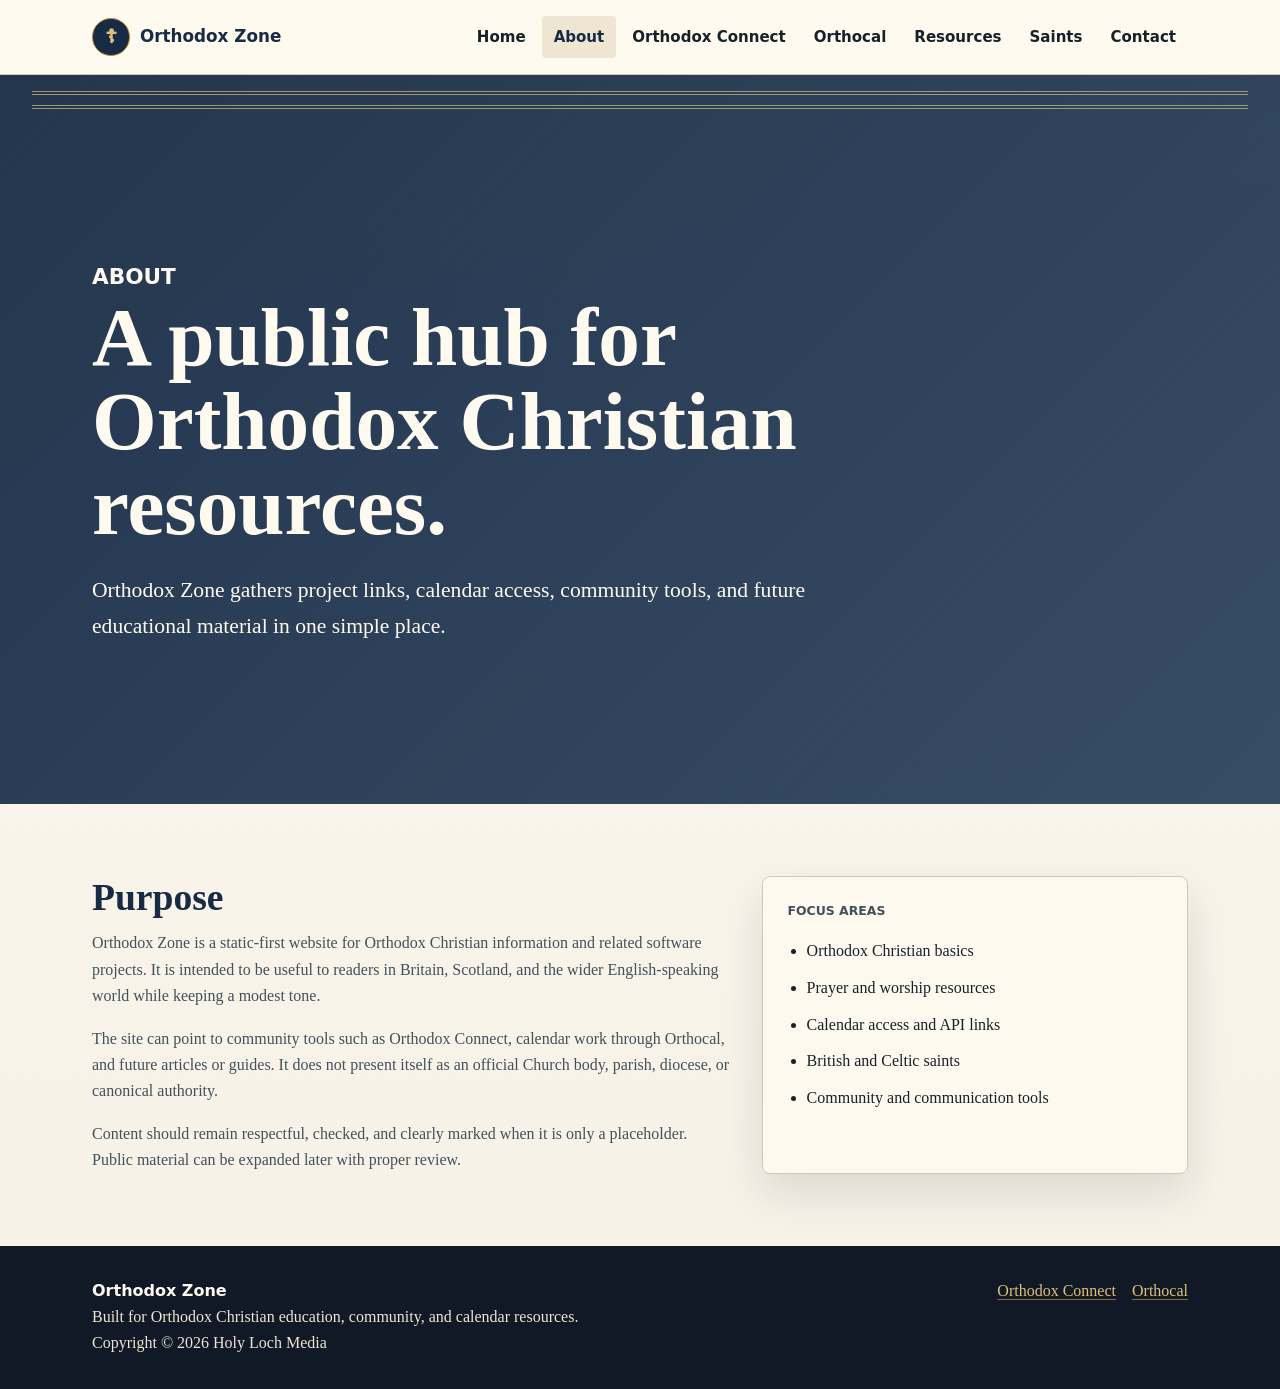
==== about.html @ 95972494 "initial import" ====
<!-- Orthodox Zone - Developed by dgm (dgm@tuta.com) -->
<!-- orthodox.zone-web/about.html -->
<!doctype html>
<html lang="en-GB">
<head>
	<meta charset="utf-8">
	<meta name="viewport" content="width=device-width, initial-scale=1">
	<meta name="description" content="About Orthodox Zone, a public Orthodox Christian hub for resources, community tools, calendar access, and educational material.">
	<meta property="og:title" content="About Orthodox Zone">
	<meta property="og:description" content="A public Orthodox Christian hub for resources, community tools, calendar access, and educational material.">
	<meta property="og:type" content="website">
	<meta property="og:url" content="https://orthodox.zone/about.html">
	<meta property="og:site_name" content="Orthodox Zone">
	<title>About - Orthodox Zone</title>
	<link rel="stylesheet" href="assets/css/style.css">
	<script src="assets/js/main.js" defer></script>
</head>
<body>
	<header class="site-header">
		<div class="nav-wrap">
			<a class="brand" href="index.html" aria-label="Orthodox Zone home">
				<span class="brand-mark" aria-hidden="true">☦</span>
				<span>Orthodox Zone</span>
			</a>
			<button class="nav-toggle" type="button" aria-expanded="false" aria-controls="primary-nav">Menu</button>
			<nav class="site-nav" id="primary-nav" aria-label="Primary navigation" data-open="false">
				<ul>
					<li><a href="index.html">Home</a></li>
					<li><a href="about.html" aria-current="page">About</a></li>
					<li><a href="connect.html">Orthodox Connect</a></li>
					<li><a href="orthocal.html">Orthocal</a></li>
					<li><a href="resources.html">Resources</a></li>
					<li><a href="saints.html">Saints</a></li>
					<li><a href="contact.html">Contact</a></li>
				</ul>
			</nav>
		</div>
	</header>

	<main>
		<header class="page-header">
			<div class="section">
				<p class="eyebrow">About</p>
				<h1>A public hub for Orthodox Christian resources.</h1>
				<p>Orthodox Zone gathers project links, calendar access, community tools, and future educational material in one simple place.</p>
			</div>
		</header>

		<section class="section split">
			<div class="copy">
				<h2>Purpose</h2>
				<p>Orthodox Zone is a static-first website for Orthodox Christian information and related software projects. It is intended to be useful to readers in Britain, Scotland, and the wider English-speaking world while keeping a modest tone.</p>
				<p>The site can point to community tools such as Orthodox Connect, calendar work through Orthocal, and future articles or guides. It does not present itself as an official Church body, parish, diocese, or canonical authority.</p>
				<p>Content should remain respectful, checked, and clearly marked when it is only a placeholder. Public material can be expanded later with proper review.</p>
			</div>
			<aside class="list-panel">
				<p class="badge">Focus areas</p>
				<ul>
					<li>Orthodox Christian basics</li>
					<li>Prayer and worship resources</li>
					<li>Calendar access and API links</li>
					<li>British and Celtic saints</li>
					<li>Community and communication tools</li>
				</ul>
			</aside>
		</section>
	</main>

	<footer class="site-footer">
		<div class="footer-inner">
			<div>
				<p class="footer-title">Orthodox Zone</p>
				<p>Built for Orthodox Christian education, community, and calendar resources.</p>
				<p>Copyright © 2026 Holy Loch Media</p>
			</div>
			<div class="footer-links" aria-label="Footer links">
				<a href="connect.html">Orthodox Connect</a>
				<a href="orthocal.html">Orthocal</a>
			</div>
		</div>
	</footer>
</body>
</html>
---- assets/css/style.css ----
/* Orthodox Zone - Developed by dgm (dgm@tuta.com) */
/* orthodox.zone-web/assets/css/style.css */

:root {
	--colour-ink: #172129;
	--colour-ink-soft: #42515b;
	--colour-bg: #f6f1e7;
	--colour-bg-deep: #111926;
	--colour-surface: #fffaf0;
	--colour-surface-muted: #eee5d2;
	--colour-navy: #172b45;
	--colour-navy-soft: #223a57;
	--colour-gold: #b98a32;
	--colour-gold-soft: #dec07b;
	--colour-green: #45624f;
	--colour-stone: #c9c1b4;
	--colour-border: #d4c8b4;
	--colour-alert: #7b2f35;
	--font-body: Georgia, "Times New Roman", serif;
	--font-ui: system-ui, -apple-system, BlinkMacSystemFont, "Segoe UI", sans-serif;
	--space-1: 0.35rem;
	--space-2: 0.65rem;
	--space-3: 1rem;
	--space-4: 1.5rem;
	--space-5: 2rem;
	--space-6: 3rem;
	--space-7: 4.5rem;
	--radius-sm: 4px;
	--radius-md: 8px;
	--shadow-soft: 0 18px 44px rgba(17, 25, 38, 0.12);
	--width-page: 1160px;
	--width-copy: 760px;
}

* {
	box-sizing: border-box;
}

html {
	background: var(--colour-bg);
	color: var(--colour-ink);
	font-size: 100%;
}

body {
	margin: 0;
	background:
		linear-gradient(180deg, rgba(255, 250, 240, 0.92), rgba(246, 241, 231, 0.98)),
		repeating-linear-gradient(90deg, rgba(185, 138, 50, 0.06) 0 1px, transparent 1px 18px);
	color: var(--colour-ink);
	font-family: var(--font-body);
	line-height: 1.65;
}

body.nav-open {
	overflow: hidden;
}

a {
	color: var(--colour-navy);
	text-decoration-color: rgba(185, 138, 50, 0.72);
	text-underline-offset: 0.18em;
}

a:hover {
	color: var(--colour-alert);
}

img {
	display: block;
	height: auto;
	max-width: 100%;
}

:focus-visible {
	outline: 3px solid var(--colour-gold);
	outline-offset: 3px;
}

.site-header {
	background: rgba(255, 250, 240, 0.96);
	border-bottom: 1px solid var(--colour-border);
	position: sticky;
	top: 0;
	z-index: 20;
}

.nav-wrap,
.section,
.footer-inner {
	margin: 0 auto;
	max-width: var(--width-page);
	padding-inline: clamp(1rem, 4vw, 2rem);
}

.nav-wrap {
	align-items: center;
	display: flex;
	gap: var(--space-4);
	justify-content: space-between;
	min-height: 74px;
}

.brand {
	align-items: center;
	color: var(--colour-navy);
	display: inline-flex;
	font-family: var(--font-ui);
	font-size: 1.05rem;
	font-weight: 800;
	gap: var(--space-2);
	letter-spacing: 0;
	text-decoration: none;
}

.brand-mark {
	align-items: center;
	background: var(--colour-navy);
	border: 1px solid var(--colour-gold);
	border-radius: 50%;
	color: var(--colour-gold-soft);
	display: inline-flex;
	font-family: var(--font-body);
	font-size: 1.2rem;
	height: 2.35rem;
	justify-content: center;
	line-height: 1;
	width: 2.35rem;
}

.nav-toggle {
	background: var(--colour-navy);
	border: 1px solid var(--colour-navy);
	border-radius: var(--radius-sm);
	color: var(--colour-surface);
	display: none;
	font: 700 0.92rem/1 var(--font-ui);
	padding: 0.75rem 0.9rem;
}

.site-nav ul {
	align-items: center;
	display: flex;
	gap: 0.25rem;
	list-style: none;
	margin: 0;
	padding: 0;
}

.site-nav a {
	border-radius: var(--radius-sm);
	color: var(--colour-ink);
	display: inline-block;
	font-family: var(--font-ui);
	font-size: 0.94rem;
	font-weight: 650;
	padding: 0.55rem 0.75rem;
	text-decoration: none;
}

.site-nav a:hover,
.site-nav a[aria-current="page"] {
	background: var(--colour-surface-muted);
	color: var(--colour-navy);
}

.hero {
	background:
		linear-gradient(135deg, rgba(23, 43, 69, 0.96), rgba(69, 98, 79, 0.82)),
		linear-gradient(45deg, transparent 48%, rgba(222, 192, 123, 0.2) 49% 51%, transparent 52%);
	color: var(--colour-surface);
	padding-block: clamp(3.5rem, 9vw, 7rem);
	position: relative;
}

.hero::before,
.page-header::before {
	border-block: 4px double rgba(222, 192, 123, 0.68);
	content: "";
	inset: 1rem clamp(1rem, 4vw, 2rem) auto;
	height: 10px;
	position: absolute;
}

.hero .section,
.page-header .section {
	position: relative;
}

.eyebrow,
.badge {
	color: var(--colour-gold);
	font-family: var(--font-ui);
	font-size: 0.78rem;
	font-weight: 800;
	letter-spacing: 0;
	text-transform: uppercase;
}

.hero h1,
.page-header h1 {
	font-size: clamp(2.3rem, 7vw, 5.2rem);
	line-height: 1.02;
	margin: 0;
	max-width: 880px;
}

.hero p,
.page-header p {
	font-size: clamp(1.1rem, 2vw, 1.35rem);
	margin: var(--space-4) 0 0;
	max-width: 720px;
}

.hero-actions {
	display: flex;
	flex-wrap: wrap;
	gap: var(--space-3);
	margin-top: var(--space-5);
}

.button {
	align-items: center;
	border: 1px solid currentColor;
	border-radius: var(--radius-sm);
	display: inline-flex;
	font-family: var(--font-ui);
	font-weight: 750;
	justify-content: center;
	min-height: 2.8rem;
	padding: 0.72rem 1rem;
	text-decoration: none;
}

.button-primary {
	background: var(--colour-gold);
	border-color: var(--colour-gold);
	color: #121820;
}

.button-secondary {
	background: rgba(255, 250, 240, 0.1);
	color: var(--colour-surface);
}

.section {
	padding-block: clamp(2.5rem, 6vw, 4.5rem);
}

.section-tight {
	padding-block: clamp(1.5rem, 4vw, 2.5rem);
}

.section-heading {
	margin-bottom: var(--space-5);
	max-width: var(--width-copy);
}

.section-heading h2,
.copy h2,
.card h2,
.card h3 {
	color: var(--colour-navy);
	line-height: 1.16;
	margin: 0 0 var(--space-2);
}

.section-heading h2,
.copy h2 {
	font-size: clamp(1.65rem, 3vw, 2.35rem);
}

.section-heading p,
.copy p,
.card p,
.list-panel p {
	color: var(--colour-ink-soft);
	margin: 0;
}

.grid {
	display: grid;
	gap: var(--space-4);
	grid-template-columns: repeat(auto-fit, minmax(min(100%, 250px), 1fr));
}

.card,
.list-panel,
.notice {
	background: rgba(255, 250, 240, 0.9);
	border: 1px solid var(--colour-border);
	border-radius: var(--radius-md);
	box-shadow: var(--shadow-soft);
	padding: var(--space-4);
}

.card {
	display: flex;
	flex-direction: column;
	gap: var(--space-3);
	min-height: 100%;
}

.card-link {
	color: inherit;
	text-decoration: none;
}

.card-link:hover {
	border-color: var(--colour-gold);
	color: inherit;
	transform: translateY(-2px);
}

.card-icon {
	align-items: center;
	background: var(--colour-navy);
	border-radius: 50%;
	color: var(--colour-gold-soft);
	display: inline-flex;
	font-family: var(--font-ui);
	font-size: 1.35rem;
	font-weight: 800;
	height: 2.7rem;
	justify-content: center;
	width: 2.7rem;
}

.meta {
	color: var(--colour-green);
	font-family: var(--font-ui);
	font-size: 0.88rem;
	font-weight: 700;
	margin-top: auto;
}

.split {
	display: grid;
	gap: var(--space-5);
	grid-template-columns: minmax(0, 1.2fr) minmax(260px, 0.8fr);
}

.copy {
	max-width: var(--width-copy);
}

.copy p + p,
.copy ul + p,
.copy p + ul {
	margin-top: var(--space-3);
}

.copy ul,
.list-panel ul {
	margin: var(--space-3) 0 0;
	padding-left: 1.2rem;
}

.copy li,
.list-panel li {
	margin-top: var(--space-2);
}

.page-header {
	background:
		linear-gradient(135deg, rgba(23, 43, 69, 0.95), rgba(34, 58, 87, 0.9)),
		repeating-linear-gradient(135deg, rgba(222, 192, 123, 0.12) 0 1px, transparent 1px 18px);
	color: var(--colour-surface);
	padding-block: clamp(3rem, 7vw, 5.5rem);
	position: relative;
}

.page-header h1,
.page-header p {
	color: var(--colour-surface);
}

.feature-band {
	background: var(--colour-navy);
	color: var(--colour-surface);
}

.feature-band h2,
.feature-band p {
	color: var(--colour-surface);
}

.feature-band .card {
	background: rgba(255, 250, 240, 0.08);
	border-color: rgba(222, 192, 123, 0.38);
	box-shadow: none;
}

.feature-band .card h3,
.feature-band .card p {
	color: var(--colour-surface);
}

.notice {
	border-left: 4px solid var(--colour-gold);
}

.site-footer {
	background: var(--colour-bg-deep);
	color: var(--colour-surface-muted);
}

.footer-inner {
	display: flex;
	flex-wrap: wrap;
	gap: var(--space-4);
	justify-content: space-between;
	padding-block: var(--space-5);
}

.footer-inner a {
	color: var(--colour-gold-soft);
}

.footer-title {
	color: var(--colour-surface);
	font-family: var(--font-ui);
	font-weight: 800;
	margin: 0 0 var(--space-2);
}

.footer-inner p {
	margin: 0;
	max-width: 560px;
}

.footer-links {
	display: flex;
	flex-wrap: wrap;
	gap: var(--space-3);
}

@media (max-width: 860px) {
	.nav-toggle {
		display: inline-flex;
	}

	.site-nav {
		background: var(--colour-surface);
		border-top: 1px solid var(--colour-border);
		box-shadow: var(--shadow-soft);
		display: none;
		inset: 74px 0 auto;
		padding: var(--space-3);
		position: absolute;
	}

	.site-nav[data-open="true"] {
		display: block;
	}

	.site-nav ul {
		align-items: stretch;
		flex-direction: column;
	}

	.site-nav a {
		display: block;
		padding: 0.85rem 1rem;
	}

	.split {
		grid-template-columns: 1fr;
	}
}

@media (max-width: 520px) {
	.nav-wrap {
		min-height: 66px;
	}

	.brand {
		font-size: 0.98rem;
	}

	.brand-mark {
		height: 2.1rem;
		width: 2.1rem;
	}

	.site-nav {
		inset: 66px 0 auto;
	}
}
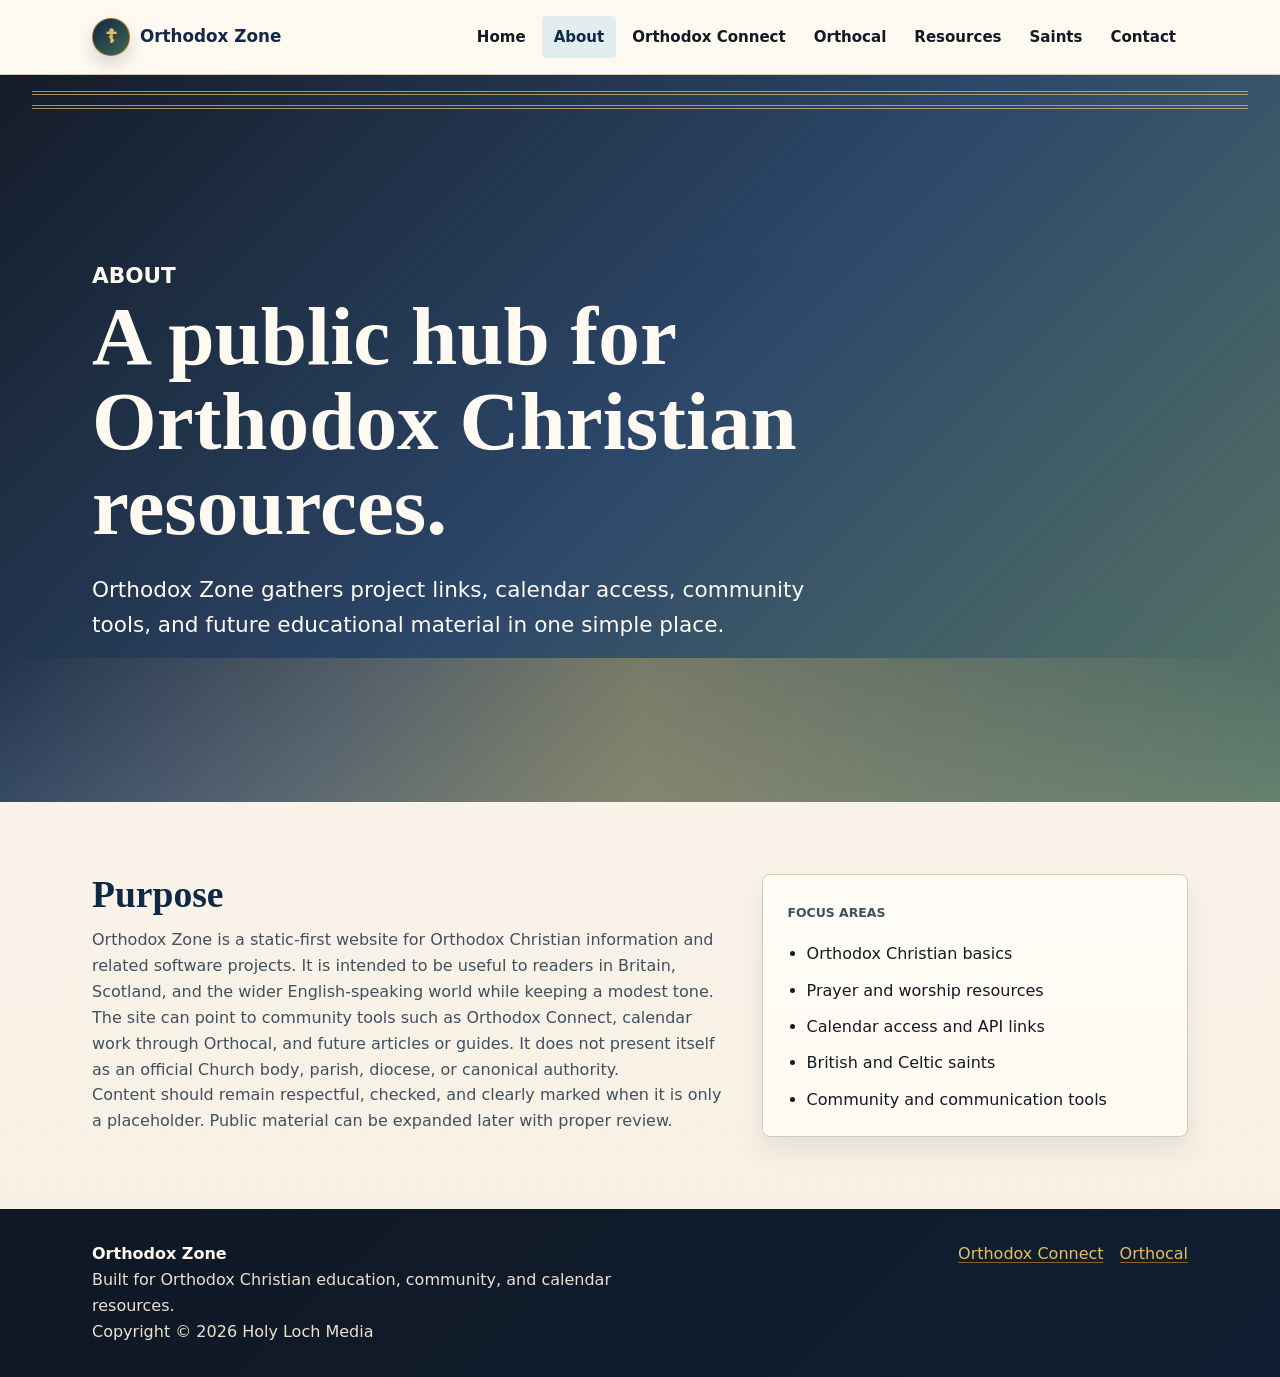
==== commit f55df1f5: "style updates and deploy script" ====
--- a/about.html
+++ b/about.html
@@ -38,22 +38,22 @@
 	</header>
 
 	<main>
-		<header class="page-header">
+		<section class="page-header celtic-border">
 			<div class="section">
 				<p class="eyebrow">About</p>
 				<h1>A public hub for Orthodox Christian resources.</h1>
 				<p>Orthodox Zone gathers project links, calendar access, community tools, and future educational material in one simple place.</p>
 			</div>
-		</header>
+		</section>
 
-		<section class="section split">
-			<div class="copy">
+		<section class="section two-column">
+			<div class="readable">
 				<h2>Purpose</h2>
 				<p>Orthodox Zone is a static-first website for Orthodox Christian information and related software projects. It is intended to be useful to readers in Britain, Scotland, and the wider English-speaking world while keeping a modest tone.</p>
 				<p>The site can point to community tools such as Orthodox Connect, calendar work through Orthocal, and future articles or guides. It does not present itself as an official Church body, parish, diocese, or canonical authority.</p>
 				<p>Content should remain respectful, checked, and clearly marked when it is only a placeholder. Public material can be expanded later with proper review.</p>
 			</div>
-			<aside class="list-panel">
+			<aside class="resource-list">
 				<p class="badge">Focus areas</p>
 				<ul>
 					<li>Orthodox Christian basics</li>
--- a/assets/css/style.css
+++ b/assets/css/style.css
@@ -2,22 +2,46 @@
 /* orthodox.zone-web/assets/css/style.css */
 
 :root {
-	--colour-ink: #172129;
-	--colour-ink-soft: #42515b;
-	--colour-bg: #f6f1e7;
-	--colour-bg-deep: #111926;
-	--colour-surface: #fffaf0;
-	--colour-surface-muted: #eee5d2;
-	--colour-navy: #172b45;
-	--colour-navy-soft: #223a57;
-	--colour-gold: #b98a32;
-	--colour-gold-soft: #dec07b;
-	--colour-green: #45624f;
-	--colour-stone: #c9c1b4;
-	--colour-border: #d4c8b4;
-	--colour-alert: #7b2f35;
-	--font-body: Georgia, "Times New Roman", serif;
+	/* Brand colours */
+	--oz-navy: #102947;
+	--oz-navy-soft: #1c3a5f;
+	--oz-parchment: #f5efe4;
+	--oz-bg-deep: #0f1724;
+	--oz-off-white: #fffaf1;
+	--oz-surface-muted: #ebe1cf;
+	--oz-muted-gold: #b77d22;
+	--oz-gold-soft: #e5bd68;
+	--oz-stone-grey: #c9c0b2;
+	--oz-celtic-green: #426552;
+	--oz-celtic-green-soft: #5f8b72;
+	--oz-deep-red: #7e2734;
+	--oz-sky: #d7e9ee;
+	--oz-link: var(--oz-navy);
+	--oz-text: #121a23;
+	--oz-text-muted: #41505f;
+	--oz-card-bg: #fffaf1;
+	--oz-border: #d8cbb6;
+
+	/* Liturgical accent colours */
+	--accent-gold: var(--oz-muted-gold);
+	--accent-gold-soft: var(--oz-gold-soft);
+	--accent-green: var(--oz-celtic-green);
+	--accent-red: var(--oz-deep-red);
+	--accent-blue: var(--oz-sky);
+
+	/* Typography */
+	--font-body: system-ui, -apple-system, BlinkMacSystemFont, "Segoe UI", sans-serif;
+	--font-display: Georgia, "Times New Roman", serif;
 	--font-ui: system-ui, -apple-system, BlinkMacSystemFont, "Segoe UI", sans-serif;
+	--line-body: 1.62;
+	--line-heading: 1.12;
+
+	/* Layout */
+	--width-page: 1160px;
+	--width-readable: 760px;
+	--width-narrow: 620px;
+
+	/* Spacing */
 	--space-1: 0.35rem;
 	--space-2: 0.65rem;
 	--space-3: 1rem;
@@ -25,11 +49,24 @@
 	--space-5: 2rem;
 	--space-6: 3rem;
 	--space-7: 4.5rem;
+
+	/* Borders */
+	--radius-xs: 3px;
 	--radius-sm: 4px;
 	--radius-md: 8px;
-	--shadow-soft: 0 18px 44px rgba(17, 25, 38, 0.12);
-	--width-page: 1160px;
-	--width-copy: 760px;
+	--border-thin: 1px solid var(--oz-border);
+	--border-gold: 1px solid rgba(183, 125, 34, 0.45);
+
+	/* Shadows */
+	--shadow-soft: 0 18px 44px rgba(17, 25, 38, 0.13);
+	--shadow-card: 0 1px 0 rgba(255, 255, 255, 0.7) inset, 0 12px 26px rgba(17, 25, 38, 0.08);
+
+	/* Components */
+	--header-height: 74px;
+	--button-height: 2.8rem;
+	--card-padding: var(--space-4);
+	--section-padding: clamp(2.5rem, 6vw, 4.5rem);
+	--section-padding-large: clamp(3.5rem, 9vw, 7rem);
 }
 
 * {
@@ -37,19 +74,19 @@
 }
 
 html {
-	background: var(--colour-bg);
-	color: var(--colour-ink);
+	background: var(--oz-parchment);
+	color: var(--oz-text);
 	font-size: 100%;
 }
 
 body {
 	margin: 0;
 	background:
-		linear-gradient(180deg, rgba(255, 250, 240, 0.92), rgba(246, 241, 231, 0.98)),
-		repeating-linear-gradient(90deg, rgba(185, 138, 50, 0.06) 0 1px, transparent 1px 18px);
-	color: var(--colour-ink);
+		linear-gradient(180deg, rgba(255, 250, 241, 0.95), rgba(245, 239, 228, 0.98)),
+		repeating-linear-gradient(90deg, rgba(183, 125, 34, 0.055) 0 1px, transparent 1px 20px);
+	color: var(--oz-text);
 	font-family: var(--font-body);
-	line-height: 1.65;
+	line-height: var(--line-body);
 }
 
 body.nav-open {
@@ -57,13 +94,13 @@
 }
 
 a {
-	color: var(--colour-navy);
-	text-decoration-color: rgba(185, 138, 50, 0.72);
+	color: var(--oz-link);
+	text-decoration-color: rgba(183, 125, 34, 0.72);
 	text-underline-offset: 0.18em;
 }
 
 a:hover {
-	color: var(--colour-alert);
+	color: var(--accent-red);
 }
 
 img {
@@ -73,13 +110,15 @@
 }
 
 :focus-visible {
-	outline: 3px solid var(--colour-gold);
+	outline: 3px solid var(--accent-gold);
 	outline-offset: 3px;
 }
 
 .site-header {
-	background: rgba(255, 250, 240, 0.96);
-	border-bottom: 1px solid var(--colour-border);
+	-webkit-backdrop-filter: blur(16px);
+	backdrop-filter: blur(16px);
+	background: rgba(255, 250, 241, 0.9);
+	border-bottom: var(--border-thin);
 	position: sticky;
 	top: 0;
 	z-index: 20;
@@ -98,12 +137,12 @@
 	display: flex;
 	gap: var(--space-4);
 	justify-content: space-between;
-	min-height: 74px;
+	min-height: var(--header-height);
 }
 
 .brand {
 	align-items: center;
-	color: var(--colour-navy);
+	color: var(--oz-navy);
 	display: inline-flex;
 	font-family: var(--font-ui);
 	font-size: 1.05rem;
@@ -115,12 +154,15 @@
 
 .brand-mark {
 	align-items: center;
-	background: var(--colour-navy);
-	border: 1px solid var(--colour-gold);
+	background:
+		linear-gradient(135deg, var(--oz-navy), var(--oz-celtic-green)),
+		var(--oz-navy);
+	border: 1px solid rgba(183, 125, 34, 0.85);
 	border-radius: 50%;
-	color: var(--colour-gold-soft);
+	box-shadow: 0 8px 18px rgba(16, 41, 71, 0.18);
+	color: var(--accent-gold-soft);
 	display: inline-flex;
-	font-family: var(--font-body);
+	font-family: var(--font-display);
 	font-size: 1.2rem;
 	height: 2.35rem;
 	justify-content: center;
@@ -129,10 +171,10 @@
 }
 
 .nav-toggle {
-	background: var(--colour-navy);
-	border: 1px solid var(--colour-navy);
+	background: var(--oz-navy);
+	border: 1px solid var(--oz-navy);
 	border-radius: var(--radius-sm);
-	color: var(--colour-surface);
+	color: var(--oz-off-white);
 	display: none;
 	font: 700 0.92rem/1 var(--font-ui);
 	padding: 0.75rem 0.9rem;
@@ -149,7 +191,7 @@
 
 .site-nav a {
 	border-radius: var(--radius-sm);
-	color: var(--colour-ink);
+	color: var(--oz-text);
 	display: inline-block;
 	font-family: var(--font-ui);
 	font-size: 0.94rem;
@@ -160,45 +202,63 @@
 
 .site-nav a:hover,
 .site-nav a[aria-current="page"] {
-	background: var(--colour-surface-muted);
-	color: var(--colour-navy);
+	background: rgba(215, 233, 238, 0.72);
+	color: var(--oz-navy);
+}
+
+.hero,
+.page-header {
+	color: var(--oz-off-white);
+	overflow: hidden;
+	position: relative;
 }
 
 .hero {
 	background:
-		linear-gradient(135deg, rgba(23, 43, 69, 0.96), rgba(69, 98, 79, 0.82)),
-		linear-gradient(45deg, transparent 48%, rgba(222, 192, 123, 0.2) 49% 51%, transparent 52%);
-	color: var(--colour-surface);
-	padding-block: clamp(3.5rem, 9vw, 7rem);
-	position: relative;
+		linear-gradient(135deg, rgba(15, 23, 36, 0.98), rgba(16, 41, 71, 0.96) 48%, rgba(66, 101, 82, 0.9)),
+		repeating-linear-gradient(45deg, rgba(229, 189, 104, 0.18) 0 1px, transparent 1px 18px);
+	padding-block: var(--section-padding-large);
+}
+
+.page-header {
+	background:
+		linear-gradient(135deg, rgba(15, 23, 36, 0.98), rgba(28, 58, 95, 0.93), rgba(66, 101, 82, 0.88)),
+		repeating-linear-gradient(135deg, rgba(229, 189, 104, 0.14) 0 1px, transparent 1px 18px);
+	padding-block: clamp(3rem, 7vw, 5.5rem);
 }
 
 .hero::before,
-.page-header::before {
-	border-block: 4px double rgba(222, 192, 123, 0.68);
+.page-header::before,
+.celtic-border::before {
+	border-block: 4px double rgba(229, 189, 104, 0.72);
 	content: "";
+	height: 10px;
 	inset: 1rem clamp(1rem, 4vw, 2rem) auto;
-	height: 10px;
+	position: absolute;
+}
+
+.hero::after,
+.page-header::after {
+	background:
+		linear-gradient(90deg, transparent, rgba(229, 189, 104, 0.38), transparent),
+		linear-gradient(180deg, transparent, rgba(255, 250, 241, 0.08));
+	content: "";
+	height: 9rem;
+	inset: auto 0 0;
+	pointer-events: none;
 	position: absolute;
 }
 
 .hero .section,
 .page-header .section {
 	position: relative;
-}
-
-.eyebrow,
-.badge {
-	color: var(--colour-gold);
-	font-family: var(--font-ui);
-	font-size: 0.78rem;
-	font-weight: 800;
-	letter-spacing: 0;
-	text-transform: uppercase;
+	z-index: 1;
 }
 
 .hero h1,
 .page-header h1 {
+	color: var(--oz-off-white);
+	font-family: var(--font-display);
 	font-size: clamp(2.3rem, 7vw, 5.2rem);
 	line-height: 1.02;
 	margin: 0;
@@ -207,9 +267,10 @@
 
 .hero p,
 .page-header p {
+	color: var(--oz-off-white);
 	font-size: clamp(1.1rem, 2vw, 1.35rem);
 	margin: var(--space-4) 0 0;
-	max-width: 720px;
+	max-width: var(--width-readable);
 }
 
 .hero-actions {
@@ -217,6 +278,157 @@
 	flex-wrap: wrap;
 	gap: var(--space-3);
 	margin-top: var(--space-5);
+}
+
+.section {
+	padding-block: var(--section-padding);
+}
+
+.section-muted {
+	background:
+		linear-gradient(180deg, rgba(235, 225, 207, 0.64), rgba(255, 250, 241, 0.7)),
+		var(--oz-parchment);
+	border-block: var(--border-thin);
+}
+
+.section-tight {
+	padding-block: clamp(1.5rem, 4vw, 2.5rem);
+}
+
+.section-heading,
+.readable {
+	max-width: var(--width-readable);
+}
+
+.section-heading {
+	margin-bottom: var(--space-5);
+}
+
+.readable > * + * {
+	margin-top: var(--space-3);
+}
+
+.section-heading h2,
+.readable h2,
+.copy h2,
+.card h2,
+.card h3,
+.feature-card h2,
+.feature-card h3 {
+	color: var(--oz-navy);
+	font-family: var(--font-display);
+	line-height: var(--line-heading);
+	margin: 0 0 var(--space-2);
+}
+
+.section-heading h2,
+.readable h2,
+.copy h2 {
+	font-size: clamp(1.65rem, 3vw, 2.35rem);
+}
+
+.section-heading p,
+.readable p,
+.copy p,
+.card p,
+.feature-card p,
+.list-panel p,
+.resource-list p {
+	color: var(--oz-text-muted);
+	margin: 0;
+}
+
+.card-grid,
+.grid {
+	display: grid;
+	gap: var(--space-4);
+	grid-template-columns: repeat(auto-fit, minmax(min(100%, 260px), 1fr));
+}
+
+.two-column,
+.split {
+	display: grid;
+	gap: var(--space-5);
+	grid-template-columns: minmax(0, 1.2fr) minmax(260px, 0.8fr);
+}
+
+.card,
+.feature-card,
+.list-panel,
+.resource-list,
+.notice {
+	background:
+		linear-gradient(180deg, rgba(255, 255, 255, 0.48), rgba(255, 250, 241, 0.9)),
+		var(--oz-card-bg);
+	border: var(--border-thin);
+	border-radius: var(--radius-md);
+	box-shadow: var(--shadow-card);
+	padding: var(--card-padding);
+}
+
+.card,
+.feature-card {
+	display: flex;
+	flex-direction: column;
+	gap: var(--space-3);
+	min-height: 100%;
+	position: relative;
+	transition: border-color 160ms ease, box-shadow 160ms ease, transform 160ms ease;
+}
+
+.card::before,
+.feature-card::before {
+	background: linear-gradient(90deg, var(--accent-gold), var(--oz-celtic-green-soft), var(--accent-blue));
+	border-radius: var(--radius-md) var(--radius-md) 0 0;
+	content: "";
+	height: 4px;
+	inset: 0 0 auto;
+	position: absolute;
+}
+
+.card-link {
+	color: inherit;
+	text-decoration: none;
+}
+
+.card-link:hover {
+	border-color: var(--accent-gold);
+	box-shadow: var(--shadow-soft);
+	color: inherit;
+	transform: translateY(-2px);
+}
+
+.card-icon {
+	align-items: center;
+	background: linear-gradient(135deg, var(--oz-navy), var(--oz-celtic-green));
+	border-radius: 50%;
+	color: var(--accent-gold-soft);
+	display: inline-flex;
+	font-family: var(--font-ui);
+	font-size: 1.35rem;
+	font-weight: 800;
+	height: 2.7rem;
+	justify-content: center;
+	width: 2.7rem;
+}
+
+.feature-card {
+	border-color: rgba(183, 125, 34, 0.5);
+}
+
+.resource-list ul,
+.list-panel ul,
+.readable ul,
+.copy ul {
+	margin: var(--space-3) 0 0;
+	padding-left: 1.2rem;
+}
+
+.resource-list li,
+.list-panel li,
+.readable li,
+.copy li {
+	margin-top: var(--space-2);
 }
 
 .button {
@@ -227,121 +439,80 @@
 	font-family: var(--font-ui);
 	font-weight: 750;
 	justify-content: center;
-	min-height: 2.8rem;
+	min-height: var(--button-height);
 	padding: 0.72rem 1rem;
 	text-decoration: none;
+	transition: background-color 160ms ease, border-color 160ms ease, color 160ms ease, transform 160ms ease;
 }
 
 .button-primary {
-	background: var(--colour-gold);
-	border-color: var(--colour-gold);
+	background: linear-gradient(135deg, var(--accent-gold-soft), var(--accent-gold));
+	border-color: var(--accent-gold);
 	color: #121820;
 }
 
 .button-secondary {
-	background: rgba(255, 250, 240, 0.1);
-	color: var(--colour-surface);
-}
-
-.section {
-	padding-block: clamp(2.5rem, 6vw, 4.5rem);
-}
-
-.section-tight {
-	padding-block: clamp(1.5rem, 4vw, 2.5rem);
-}
-
-.section-heading {
-	margin-bottom: var(--space-5);
-	max-width: var(--width-copy);
-}
-
-.section-heading h2,
-.copy h2,
-.card h2,
-.card h3 {
-	color: var(--colour-navy);
-	line-height: 1.16;
-	margin: 0 0 var(--space-2);
-}
-
-.section-heading h2,
-.copy h2 {
-	font-size: clamp(1.65rem, 3vw, 2.35rem);
-}
-
-.section-heading p,
-.copy p,
-.card p,
-.list-panel p {
-	color: var(--colour-ink-soft);
+	background: rgba(255, 250, 241, 0.1);
+	color: var(--oz-off-white);
+}
+
+.button:hover {
+	transform: translateY(-1px);
+}
+
+.eyebrow,
+.badge {
+	color: var(--accent-gold);
+	font-family: var(--font-ui);
+	font-size: 0.78rem;
+	font-weight: 800;
+	letter-spacing: 0;
+	text-transform: uppercase;
+}
+
+.badge {
+	display: inline-block;
 	margin: 0;
 }
 
-.grid {
-	display: grid;
-	gap: var(--space-4);
-	grid-template-columns: repeat(auto-fit, minmax(min(100%, 250px), 1fr));
-}
-
-.card,
-.list-panel,
-.notice {
-	background: rgba(255, 250, 240, 0.9);
-	border: 1px solid var(--colour-border);
-	border-radius: var(--radius-md);
-	box-shadow: var(--shadow-soft);
-	padding: var(--space-4);
-}
-
-.card {
-	display: flex;
-	flex-direction: column;
-	gap: var(--space-3);
-	min-height: 100%;
-}
-
-.card-link {
-	color: inherit;
-	text-decoration: none;
-}
-
-.card-link:hover {
-	border-color: var(--colour-gold);
-	color: inherit;
-	transform: translateY(-2px);
-}
-
-.card-icon {
-	align-items: center;
-	background: var(--colour-navy);
-	border-radius: 50%;
-	color: var(--colour-gold-soft);
-	display: inline-flex;
-	font-family: var(--font-ui);
-	font-size: 1.35rem;
-	font-weight: 800;
-	height: 2.7rem;
-	justify-content: center;
-	width: 2.7rem;
-}
-
 .meta {
-	color: var(--colour-green);
+	color: var(--oz-celtic-green);
 	font-family: var(--font-ui);
 	font-size: 0.88rem;
 	font-weight: 700;
 	margin-top: auto;
 }
 
-.split {
-	display: grid;
-	gap: var(--space-5);
-	grid-template-columns: minmax(0, 1.2fr) minmax(260px, 0.8fr);
+.notice {
+	border-left: 4px solid var(--accent-gold);
+}
+
+.cross-divider {
+	align-items: center;
+	color: var(--accent-gold);
+	display: flex;
+	font-family: var(--font-display);
+	font-size: 1.2rem;
+	gap: var(--space-3);
+	justify-content: center;
+	margin: var(--space-5) auto;
+	max-width: var(--width-readable);
+}
+
+.cross-divider::before,
+.cross-divider::after {
+	background: linear-gradient(90deg, transparent, rgba(183, 125, 34, 0.72), transparent);
+	content: "";
+	height: 1px;
+	width: min(34vw, 16rem);
+}
+
+.celtic-border {
+	position: relative;
 }
 
 .copy {
-	max-width: var(--width-copy);
+	max-width: var(--width-readable);
 }
 
 .copy p + p,
@@ -350,59 +521,35 @@
 	margin-top: var(--space-3);
 }
 
-.copy ul,
-.list-panel ul {
-	margin: var(--space-3) 0 0;
-	padding-left: 1.2rem;
-}
-
-.copy li,
-.list-panel li {
-	margin-top: var(--space-2);
-}
-
-.page-header {
-	background:
-		linear-gradient(135deg, rgba(23, 43, 69, 0.95), rgba(34, 58, 87, 0.9)),
-		repeating-linear-gradient(135deg, rgba(222, 192, 123, 0.12) 0 1px, transparent 1px 18px);
-	color: var(--colour-surface);
-	padding-block: clamp(3rem, 7vw, 5.5rem);
-	position: relative;
-}
-
-.page-header h1,
-.page-header p {
-	color: var(--colour-surface);
-}
-
 .feature-band {
-	background: var(--colour-navy);
-	color: var(--colour-surface);
+	background:
+		linear-gradient(135deg, var(--oz-bg-deep), var(--oz-navy), #173f42),
+		var(--oz-navy);
+	color: var(--oz-off-white);
 }
 
 .feature-band h2,
 .feature-band p {
-	color: var(--colour-surface);
-}
-
-.feature-band .card {
-	background: rgba(255, 250, 240, 0.08);
-	border-color: rgba(222, 192, 123, 0.38);
+	color: var(--oz-off-white);
+}
+
+.feature-band .card,
+.feature-band .feature-card {
+	background: rgba(255, 250, 241, 0.08);
+	border-color: rgba(229, 189, 104, 0.38);
 	box-shadow: none;
 }
 
 .feature-band .card h3,
-.feature-band .card p {
-	color: var(--colour-surface);
-}
-
-.notice {
-	border-left: 4px solid var(--colour-gold);
+.feature-band .card p,
+.feature-band .feature-card h3,
+.feature-band .feature-card p {
+	color: var(--oz-off-white);
 }
 
 .site-footer {
-	background: var(--colour-bg-deep);
-	color: var(--colour-surface-muted);
+	background: linear-gradient(135deg, var(--oz-bg-deep), #101f31);
+	color: var(--oz-surface-muted);
 }
 
 .footer-inner {
@@ -414,11 +561,11 @@
 }
 
 .footer-inner a {
-	color: var(--colour-gold-soft);
+	color: var(--accent-gold-soft);
 }
 
 .footer-title {
-	color: var(--colour-surface);
+	color: var(--oz-off-white);
 	font-family: var(--font-ui);
 	font-weight: 800;
 	margin: 0 0 var(--space-2);
@@ -441,11 +588,11 @@
 	}
 
 	.site-nav {
-		background: var(--colour-surface);
-		border-top: 1px solid var(--colour-border);
+		background: var(--oz-off-white);
+		border-top: var(--border-thin);
 		box-shadow: var(--shadow-soft);
 		display: none;
-		inset: 74px 0 auto;
+		inset: var(--header-height) 0 auto;
 		padding: var(--space-3);
 		position: absolute;
 	}
@@ -464,14 +611,15 @@
 		padding: 0.85rem 1rem;
 	}
 
+	.two-column,
 	.split {
 		grid-template-columns: 1fr;
 	}
 }
 
 @media (max-width: 520px) {
-	.nav-wrap {
-		min-height: 66px;
+	:root {
+		--header-height: 66px;
 	}
 
 	.brand {
@@ -483,7 +631,15 @@
 		width: 2.1rem;
 	}
 
-	.site-nav {
-		inset: 66px 0 auto;
-	}
-}
+	.hero-actions,
+	.button {
+		width: 100%;
+	}
+}
+
+@media (prefers-reduced-motion: reduce) {
+	* {
+		scroll-behavior: auto;
+		transition-duration: 0.01ms !important;
+	}
+}
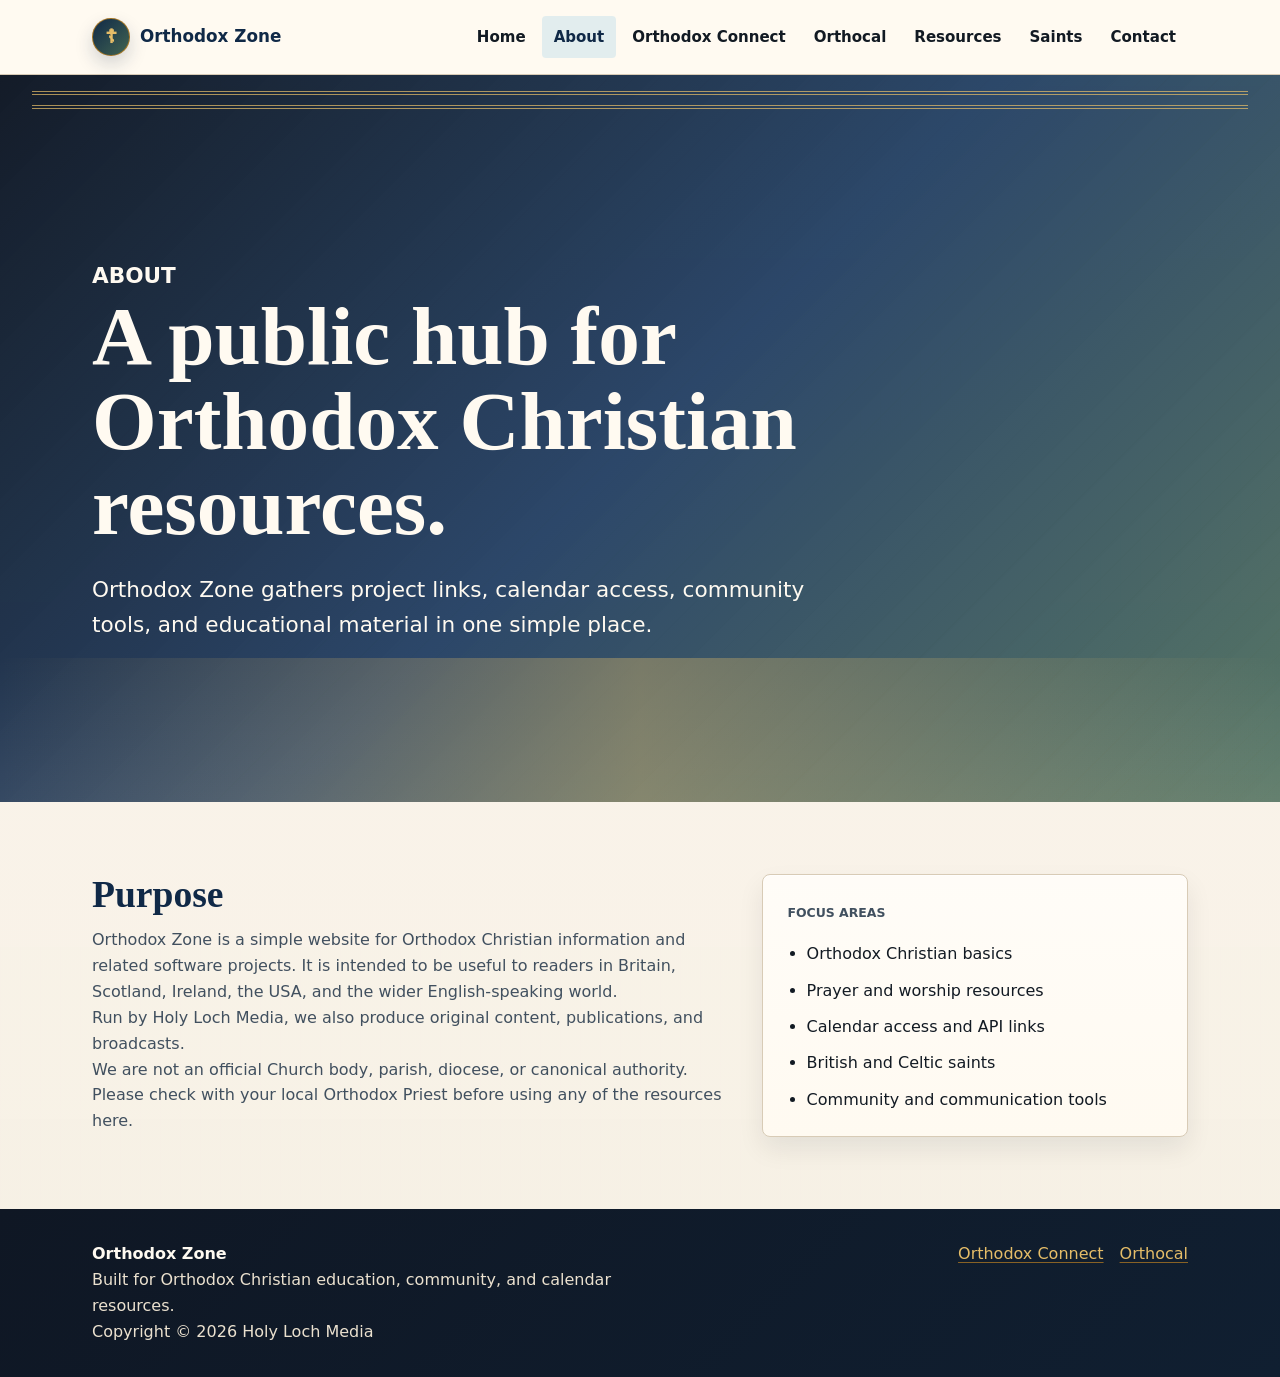
==== commit aaf2e2d1: "Content update" ====
--- a/about.html
+++ b/about.html
@@ -42,16 +42,16 @@
 			<div class="section">
 				<p class="eyebrow">About</p>
 				<h1>A public hub for Orthodox Christian resources.</h1>
-				<p>Orthodox Zone gathers project links, calendar access, community tools, and future educational material in one simple place.</p>
+				<p>Orthodox Zone gathers project links, calendar access, community tools, and educational material in one simple place.</p>
 			</div>
 		</section>
 
 		<section class="section two-column">
 			<div class="readable">
 				<h2>Purpose</h2>
-				<p>Orthodox Zone is a static-first website for Orthodox Christian information and related software projects. It is intended to be useful to readers in Britain, Scotland, and the wider English-speaking world while keeping a modest tone.</p>
-				<p>The site can point to community tools such as Orthodox Connect, calendar work through Orthocal, and future articles or guides. It does not present itself as an official Church body, parish, diocese, or canonical authority.</p>
-				<p>Content should remain respectful, checked, and clearly marked when it is only a placeholder. Public material can be expanded later with proper review.</p>
+				<p>Orthodox Zone is a simple website for Orthodox Christian information and related software projects. It is intended to be useful to readers in Britain, Scotland, Ireland, the USA, and the wider English-speaking world.</p>
+				<p>Run by Holy Loch Media, we also produce original content, publications, and broadcasts.</p>
+				<p>We are not an official Church body, parish, diocese, or canonical authority.  Please check with your local Orthodox Priest before using any of the resources here.</p>
 			</div>
 			<aside class="resource-list">
 				<p class="badge">Focus areas</p>
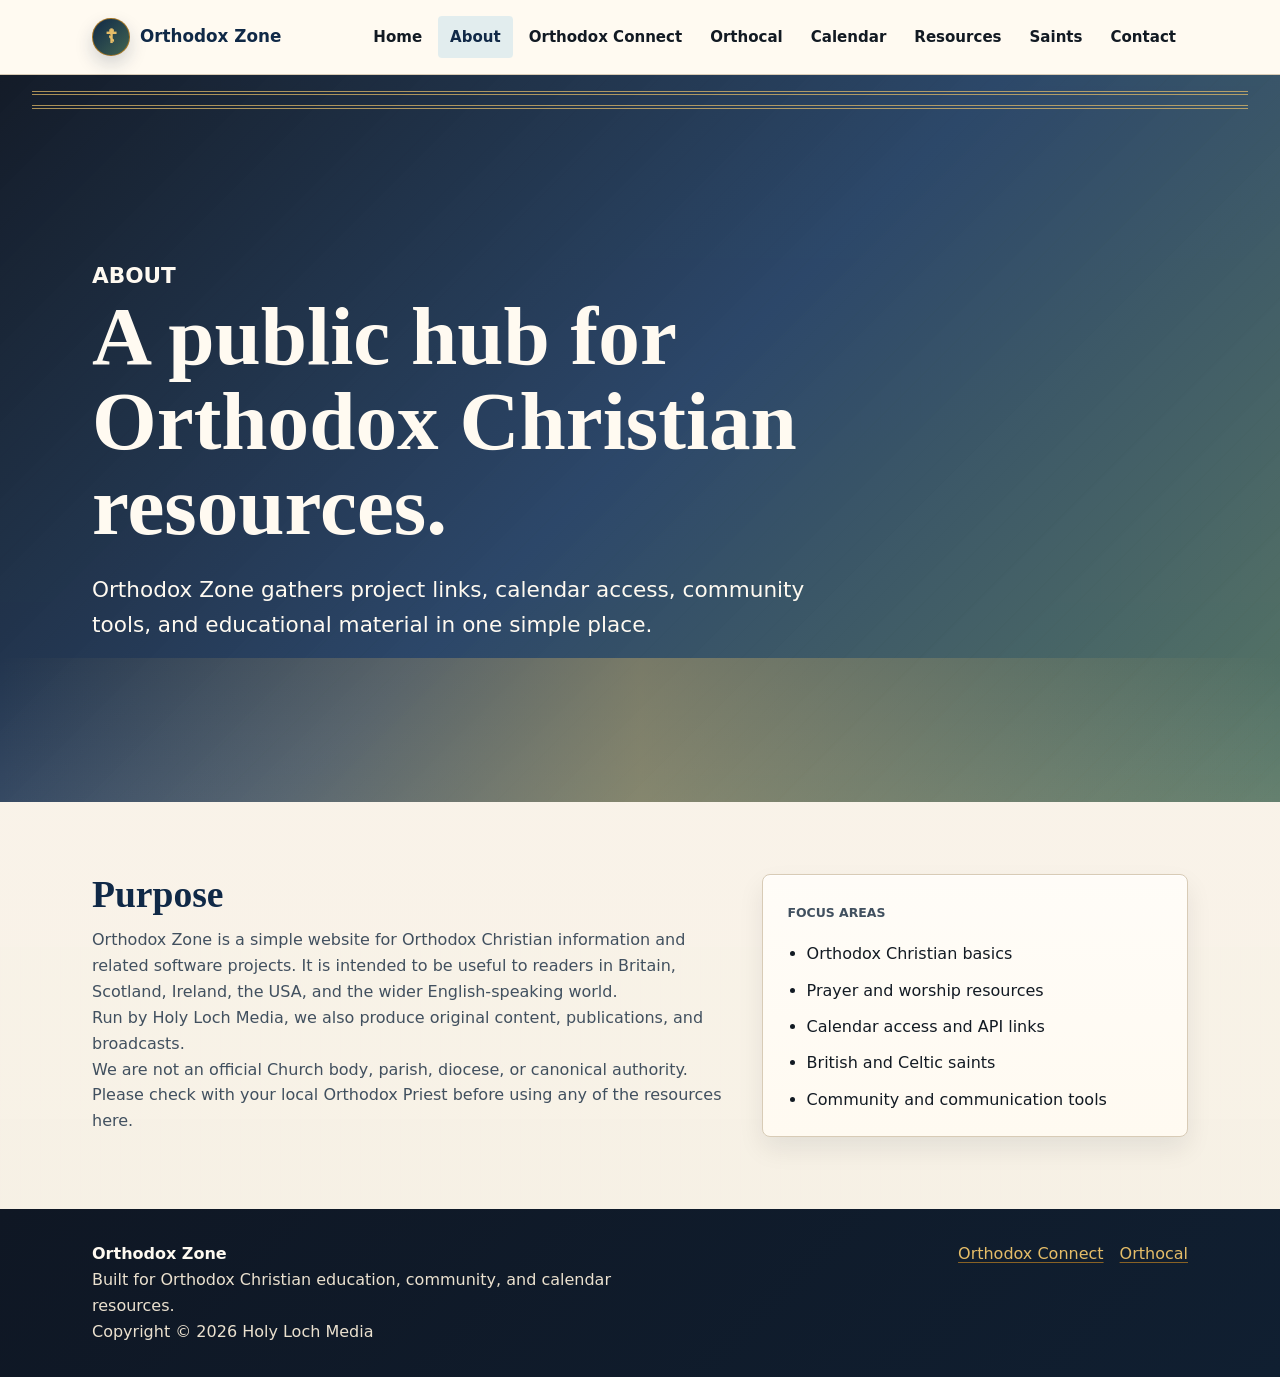
==== commit 08195043: "Calendar API access through /calendar.html and chown in deploy script" ====
--- a/about.html
+++ b/about.html
@@ -29,6 +29,7 @@
 					<li><a href="about.html" aria-current="page">About</a></li>
 					<li><a href="connect.html">Orthodox Connect</a></li>
 					<li><a href="orthocal.html">Orthocal</a></li>
+					<li><a href="calendar.html">Calendar</a></li>
 					<li><a href="resources.html">Resources</a></li>
 					<li><a href="saints.html">Saints</a></li>
 					<li><a href="contact.html">Contact</a></li>
--- a/assets/css/style.css
+++ b/assets/css/style.css
@@ -487,6 +487,199 @@
 	border-left: 4px solid var(--accent-gold);
 }
 
+.calendar-shell {
+	display: grid;
+	gap: var(--space-4);
+}
+
+.calendar-controls {
+	align-items: end;
+	background:
+		linear-gradient(180deg, rgba(255, 255, 255, 0.48), rgba(255, 250, 241, 0.9)),
+		var(--oz-card-bg);
+	border: var(--border-thin);
+	border-radius: var(--radius-md);
+	box-shadow: var(--shadow-card);
+	display: grid;
+	gap: var(--space-3);
+	grid-template-columns: repeat(3, minmax(0, auto)) minmax(11rem, 1fr) auto;
+	padding: var(--card-padding);
+}
+
+.calendar-controls label {
+	color: var(--oz-text-muted);
+	font-family: var(--font-ui);
+	font-size: 0.9rem;
+	font-weight: 700;
+}
+
+.calendar-status,
+.calendar-loading,
+.calendar-empty,
+.calendar-error {
+	border-radius: var(--radius-md);
+	font-family: var(--font-ui);
+	padding: var(--space-3) var(--space-4);
+}
+
+.calendar-status {
+	background: rgba(215, 233, 238, 0.62);
+	border: 1px solid rgba(16, 41, 71, 0.18);
+	color: var(--oz-navy);
+}
+
+.calendar-loading {
+	background: rgba(229, 189, 104, 0.18);
+	border: var(--border-gold);
+	color: var(--oz-navy);
+}
+
+.calendar-empty {
+	background: rgba(255, 250, 241, 0.86);
+	border: var(--border-thin);
+	color: var(--oz-text-muted);
+}
+
+.calendar-error {
+	background: rgba(126, 39, 52, 0.1);
+	border: 1px solid rgba(126, 39, 52, 0.42);
+	color: var(--oz-deep-red);
+}
+
+.calendar-day,
+.calendar-card {
+	background:
+		linear-gradient(180deg, rgba(255, 255, 255, 0.52), rgba(255, 250, 241, 0.94)),
+		var(--oz-card-bg);
+	border: var(--border-thin);
+	border-radius: var(--radius-md);
+	box-shadow: var(--shadow-card);
+	padding: var(--card-padding);
+}
+
+.calendar-day {
+	display: grid;
+	gap: var(--space-4);
+}
+
+.calendar-day-heading {
+	border-bottom: var(--border-gold);
+	padding-bottom: var(--space-3);
+}
+
+.calendar-day-heading h2,
+.calendar-card-title {
+	color: var(--oz-navy);
+	font-family: var(--font-display);
+	line-height: var(--line-heading);
+	margin: 0;
+}
+
+.calendar-day-heading h2 {
+	font-size: clamp(1.8rem, 4vw, 3rem);
+}
+
+.calendar-meta {
+	display: grid;
+	gap: var(--space-2) var(--space-4);
+	grid-template-columns: minmax(9rem, max-content) minmax(0, 1fr);
+	margin: 0;
+}
+
+.calendar-meta dt,
+.calendar-detail-list dt {
+	color: var(--oz-navy);
+	font-family: var(--font-ui);
+	font-weight: 800;
+}
+
+.calendar-meta dd,
+.calendar-detail-list dd {
+	color: var(--oz-text-muted);
+	margin: 0;
+}
+
+.calendar-card-grid {
+	display: grid;
+	gap: var(--space-4);
+	grid-template-columns: repeat(auto-fit, minmax(min(100%, 280px), 1fr));
+}
+
+.calendar-card {
+	border-color: rgba(183, 125, 34, 0.45);
+	display: grid;
+	gap: var(--space-3);
+	position: relative;
+}
+
+.calendar-card::before {
+	background: linear-gradient(90deg, var(--accent-gold), var(--oz-celtic-green-soft), var(--accent-blue));
+	border-radius: var(--radius-md) var(--radius-md) 0 0;
+	content: "";
+	height: 4px;
+	inset: 0 0 auto;
+	position: absolute;
+}
+
+.calendar-card-title {
+	font-size: 1.25rem;
+	padding-top: var(--space-1);
+}
+
+.calendar-list {
+	margin: 0;
+	padding-left: 1.2rem;
+}
+
+.calendar-list li + li {
+	margin-top: var(--space-2);
+}
+
+.calendar-detail-list {
+	display: grid;
+	gap: var(--space-2);
+	margin: 0;
+	padding-left: 0;
+}
+
+.calendar-card pre {
+	background: rgba(16, 41, 71, 0.07);
+	border: var(--border-thin);
+	border-radius: var(--radius-sm);
+	color: var(--oz-text);
+	font-size: 0.88rem;
+	margin: 0;
+	max-height: 24rem;
+	overflow: auto;
+	padding: var(--space-3);
+	white-space: pre-wrap;
+}
+
+.page-header .calendar-badge {
+	background: rgba(229, 189, 104, 0.14);
+	border: var(--border-gold);
+	border-radius: 999px;
+	color: var(--accent-gold-soft);
+	display: inline-block;
+	font-family: var(--font-ui);
+	font-size: 0.82rem;
+	font-weight: 800;
+	margin-top: var(--space-4);
+	padding: 0.35rem 0.75rem;
+	text-transform: uppercase;
+}
+
+.calendar-date-input {
+	background: var(--oz-off-white);
+	border: var(--border-thin);
+	border-radius: var(--radius-sm);
+	color: var(--oz-text);
+	font: inherit;
+	min-height: var(--button-height);
+	padding: 0.62rem 0.75rem;
+	width: 100%;
+}
+
 .cross-divider {
 	align-items: center;
 	color: var(--accent-gold);
@@ -615,6 +808,20 @@
 	.split {
 		grid-template-columns: 1fr;
 	}
+
+	.calendar-controls {
+		grid-template-columns: 1fr 1fr;
+	}
+
+	.calendar-controls label,
+	.calendar-date-input,
+	.calendar-controls .button-primary {
+		grid-column: 1 / -1;
+	}
+
+	.calendar-meta {
+		grid-template-columns: 1fr;
+	}
 }
 
 @media (max-width: 520px) {
